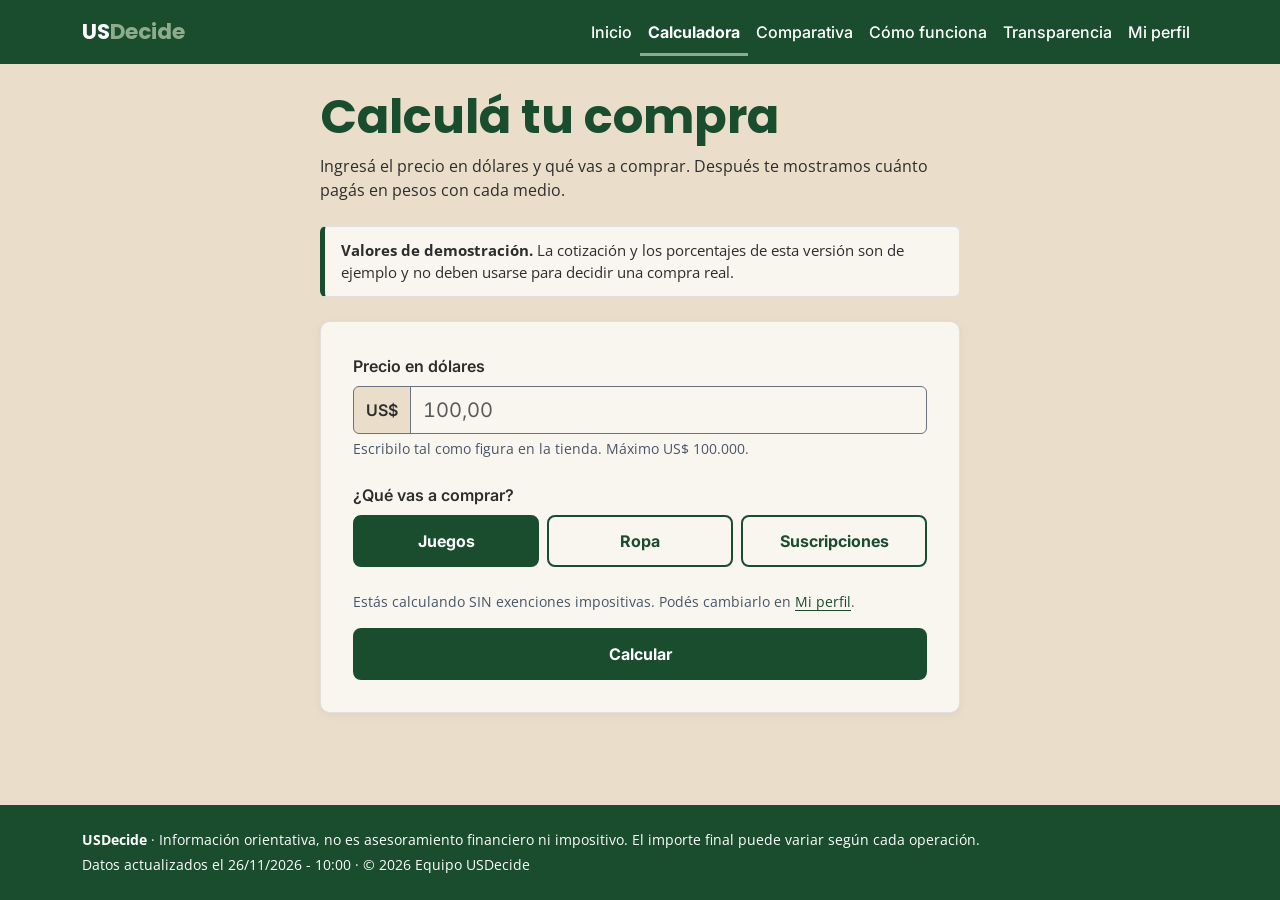
==== secciones/calculadora.html @ 059a5ea0 "Copiar proyecto USDecide desde repositorio original" ====
<!DOCTYPE html>
<html lang="es">
<head>
  <meta charset="utf-8">
  <meta name="viewport" content="width=device-width, initial-scale=1">
  <title>Calculadora | USDecide</title>
  <meta name="description" content="Ingresá el precio en dólares y el tipo de compra para estimar el costo final en pesos.">
  <meta name="theme-color" content="#1A4D2E">
  <link rel="icon" href="../assets/img/favicon.svg" type="image/svg+xml">
  <link rel="preconnect" href="https://fonts.googleapis.com">
  <link rel="preconnect" href="https://fonts.gstatic.com" crossorigin>
  <link href="https://fonts.googleapis.com/css2?family=Inter:wght@500;600;700&amp;family=Open+Sans:wght@400;600&amp;family=Poppins:wght@700&amp;display=swap" rel="stylesheet">
  <link href="https://cdn.jsdelivr.net/npm/bootstrap@5.3.8/dist/css/bootstrap.min.css" rel="stylesheet" integrity="sha384-sRIl4kxILFvY47J16cr9ZwB07vP4J8+LH7qKQnuqkuIAvNWLzeN8tE5YBujZqJLB" crossorigin="anonymous">
  <link href="../assets/css/styles.css" rel="stylesheet">
</head>
<body>
  <a class="skip-link visually-hidden-focusable" href="#contenido">Saltar al contenido</a>

  <header>
    <nav class="navbar navbar-expand-lg navbar-usd" data-bs-theme="dark" aria-label="Navegación principal">
      <div class="container">
        <a class="navbar-brand" href="../index.html">US<span>Decide</span></a>
        <button class="navbar-toggler" type="button" data-bs-toggle="collapse" data-bs-target="#menuPrincipal" aria-controls="menuPrincipal" aria-expanded="false" aria-label="Abrir o cerrar el menú">
          <span class="navbar-toggler-icon"></span>
        </button>
        <div class="collapse navbar-collapse" id="menuPrincipal">
          <ul class="navbar-nav ms-auto">
          <li class="nav-item"><a class="nav-link" href="../index.html">Inicio</a></li>
          <li class="nav-item"><a class="nav-link" href="calculadora.html" aria-current="page">Calculadora</a></li>
          <li class="nav-item"><a class="nav-link" href="comparativa.html">Comparativa</a></li>
          <li class="nav-item"><a class="nav-link" href="como-funciona.html">Cómo funciona</a></li>
          <li class="nav-item"><a class="nav-link" href="transparencia.html">Transparencia</a></li>
          <li class="nav-item"><a class="nav-link" href="perfil.html">Mi perfil</a></li>
          </ul>
        </div>
      </div>
    </nav>
  </header>

  <main id="contenido">
    <div class="container py-4">
      <div class="contenedor-angosto">
        <h1 class="mb-2">Calculá tu compra</h1>
        <p class="mb-4">Ingresá el precio en dólares y qué vas a comprar. Después te mostramos cuánto pagás en pesos con cada medio.</p>
        <div class="aviso mb-4" data-aviso-demo>
          <strong>Valores de demostración.</strong> La cotización y los porcentajes de esta versión son de ejemplo y no deben usarse para decidir una compra real.
        </div>

        <form id="formCalculo" class="usd-card" novalidate>
          <div class="mb-4">
            <label for="monto" class="form-label">Precio en dólares</label>
            <div class="input-group has-validation">
              <span class="input-group-text" id="prefijoUsd">US$</span>
              <input type="number" class="form-control input-monto" id="monto" name="monto" inputmode="decimal" min="0.01" max="100000" step="0.01" placeholder="100,00" required aria-describedby="ayudaMonto errorMonto">
              <div class="invalid-feedback" id="errorMonto"></div>
            </div>
            <div id="ayudaMonto" class="form-text">Escribilo tal como figura en la tienda. Máximo US$ 100.000.</div>
          </div>

          <fieldset class="mb-4">
            <legend class="form-label fs-6">¿Qué vas a comprar?</legend>
            <div class="categorias" id="categorias" role="group" aria-label="Tipo de compra"></div>
          </fieldset>

          <p class="small text-muted-usd mb-3"><span id="estadoExencion"></span> Podés cambiarlo en <a href="perfil.html">Mi perfil</a>.</p>

          <div id="mensajeForm" role="status" aria-live="polite" hidden></div>

          <button type="submit" id="botonCalcular" class="btn btn-usd w-100">Calcular</button>
        </form>
      </div>
    </div>
  </main>

  <footer class="pie-usd">
    <div class="container">
      <p class="mb-1"><strong>USDecide</strong> · Información orientativa, no es asesoramiento financiero ni impositivo. El importe final puede variar según cada operación.</p>
      <p class="mb-0">Datos actualizados el <span id="fechaPie"></span> · &copy; <span id="anioPie">2026</span> Equipo USDecide</p>
    </div>
  </footer>

  <script src="https://cdn.jsdelivr.net/npm/bootstrap@5.3.8/dist/js/bootstrap.bundle.min.js" integrity="sha384-FKyoEForCGlyvwx9Hj09JcYn3nv7wiPVlz7YYwJrWVcXK/BmnVDxM+D2scQbITxI" crossorigin="anonymous"></script>
  <script src="../assets/js/data.js"></script>
  <script src="../assets/js/calculo.js"></script>
  <script src="../assets/js/main.js"></script>
  <script src="../assets/js/calculadora.js"></script>
</body>
</html>
---- assets/css/styles.css ----
/* ==========================================================================
   USDecide - estilos propios (mobile first)
   Se carga DESPUÉS de Bootstrap 5.3.8 y sobrescribe sus variables.
   ========================================================================== */

/* --------------------------------------------------------------------------
   1. Tokens de diseño
   -------------------------------------------------------------------------- */
:root {
  /* Color */
  --usd-primary: #1a4d2e;        /* verde oscuro: header, CTAs, títulos */
  --usd-primary-hover: #133a22;
  --usd-secondary: #8eac8d;      /* verde suave: foco, badges, bordes activos */
  --usd-ink: #2d2d2d;            /* gris carbón: texto principal */
  --usd-muted: #475569;          /* gris slate (oscurecido para cumplir 4.5:1) */
  --usd-bg: #eaddca;             /* crema: fondo general */
  --usd-surface: #f9f6f0;        /* blanco roto: tarjetas e inputs */
  --usd-border: #e0e0e0;         /* borde tenue de tarjetas */
  --usd-input-border: #6b7280;   /* borde de inputs (contraste de componente) */
  --usd-danger: #9b1c1c;

  /* Tipografía */
  --usd-font-title: "Poppins", system-ui, -apple-system, "Segoe UI", sans-serif;
  --usd-font-head: "Inter", system-ui, -apple-system, "Segoe UI", sans-serif;
  --usd-font-body: "Open Sans", system-ui, -apple-system, "Segoe UI", sans-serif;

  /* Espaciado (escala de 4px) */
  --usd-space-1: 0.25rem;
  --usd-space-2: 0.5rem;
  --usd-space-3: 1rem;
  --usd-space-4: 1.5rem;
  --usd-space-5: 2rem;
  --usd-space-6: 3rem;

  /* Forma y elevación */
  --usd-radius-btn: 8px;
  --usd-radius-input: 6px;
  --usd-radius-card: 10px;
  --usd-shadow-card: 0 2px 10px rgba(0, 0, 0, 0.05);
  --usd-touch: 48px;             /* altura táctil mínima */

  /* Overrides de variables de Bootstrap */
  --bs-body-bg: var(--usd-bg);
  --bs-body-color: var(--usd-ink);
  --bs-body-font-family: var(--usd-font-body);
  --bs-body-line-height: 1.5;
  --bs-border-color: var(--usd-border);
  --bs-link-color-rgb: 26, 77, 46;
  --bs-link-hover-color-rgb: 19, 58, 34;
  --bs-form-invalid-color: var(--usd-danger);
  --bs-form-invalid-border-color: var(--usd-danger);
  --bs-form-valid-color: var(--usd-primary);
  --bs-form-valid-border-color: var(--usd-primary);
}

/* --------------------------------------------------------------------------
   2. Base
   -------------------------------------------------------------------------- */
body {
  min-height: 100vh;
  display: flex;
  flex-direction: column;
}

main {
  flex: 1 0 auto;
}

h1 {
  font-family: var(--usd-font-title);
  font-weight: 700;
  color: var(--usd-primary);
  font-size: calc(1.6rem + 1.2vw);
  line-height: 1.2;
}

h2,
h3,
h4,
h5 {
  font-family: var(--usd-font-head);
  font-weight: 600;
  color: var(--usd-ink);
}

h2 {
  font-size: 1.5rem;
}

a {
  text-underline-offset: 3px;
}

:focus-visible {
  outline: 3px solid var(--usd-primary);
  outline-offset: 2px;
}

.text-muted-usd {
  color: var(--usd-muted);
}

.eyebrow {
  font-family: var(--usd-font-head);
  font-weight: 600;
  font-size: 0.875rem;
  letter-spacing: 0.06em;
  text-transform: uppercase;
  color: var(--usd-muted);
  margin-bottom: var(--usd-space-2);
}

.contenedor-angosto {
  max-width: 640px;
  margin-inline: auto;
}

.skip-link {
  position: absolute;
  left: var(--usd-space-3);
  top: var(--usd-space-2);
  z-index: 2000;
  background: var(--usd-surface);
  color: var(--usd-primary);
  padding: var(--usd-space-2) var(--usd-space-3);
  border-radius: var(--usd-radius-btn);
  font-weight: 700;
}

/* --------------------------------------------------------------------------
   3. Navegación y pie
   -------------------------------------------------------------------------- */
.navbar-usd {
  background: var(--usd-primary);
}

.navbar-usd .navbar-brand {
  font-family: var(--usd-font-title);
  font-weight: 700;
  font-size: 1.35rem;
  color: #fff;
  min-height: var(--usd-touch);
  display: inline-flex;
  align-items: center;
}

.navbar-usd .navbar-brand span {
  color: var(--usd-secondary);
}

.navbar-usd .nav-link {
  color: #fff;
  min-height: var(--usd-touch);
  display: flex;
  align-items: center;
  font-family: var(--usd-font-head);
  font-weight: 500;
}

.navbar-usd .nav-link:hover {
  color: #fff;
  text-decoration: underline;
}

.navbar-usd .nav-link[aria-current="page"] {
  font-weight: 700;
  box-shadow: inset 0 -3px 0 var(--usd-secondary);
}

.navbar-usd .navbar-toggler {
  min-width: var(--usd-touch);
  min-height: var(--usd-touch);
  border-color: rgba(255, 255, 255, 0.6);
}

.navbar-usd :focus-visible,
.pie-usd :focus-visible {
  outline-color: #fff;
}

.pie-usd {
  background: var(--usd-primary);
  color: #fff;
  margin-top: var(--usd-space-6);
  padding-block: var(--usd-space-4);
  font-size: 0.9rem;
}

.pie-usd a {
  color: #fff;
}

/* --------------------------------------------------------------------------
   4. Botones (componente CTA)
   -------------------------------------------------------------------------- */
.btn-usd,
.btn-usd-outline,
.btn-usd-claro {
  --bs-btn-border-radius: var(--usd-radius-btn);
  --bs-btn-padding-y: 0.75rem;
  --bs-btn-padding-x: 1.5rem;
  --bs-btn-border-width: 2px;
  --bs-btn-focus-shadow-rgb: 142, 172, 141;
  min-height: var(--usd-touch);
  font-family: var(--usd-font-head);
  font-weight: 700;
  display: inline-flex;
  align-items: center;
  justify-content: center;
  text-align: center;
}

.btn-usd {
  --bs-btn-color: #fff;
  --bs-btn-bg: var(--usd-primary);
  --bs-btn-border-color: var(--usd-primary);
  --bs-btn-hover-color: #fff;
  --bs-btn-hover-bg: var(--usd-primary-hover);
  --bs-btn-hover-border-color: var(--usd-primary-hover);
  --bs-btn-active-color: #fff;
  --bs-btn-active-bg: #0f2f1b;
  --bs-btn-active-border-color: #0f2f1b;
  --bs-btn-disabled-color: #fff;
  --bs-btn-disabled-bg: var(--usd-primary);
  --bs-btn-disabled-border-color: var(--usd-primary);
}

.btn-usd-outline {
  --bs-btn-color: var(--usd-primary);
  --bs-btn-bg: transparent;
  --bs-btn-border-color: var(--usd-primary);
  --bs-btn-hover-color: #fff;
  --bs-btn-hover-bg: var(--usd-primary);
  --bs-btn-hover-border-color: var(--usd-primary);
  --bs-btn-active-color: #fff;
  --bs-btn-active-bg: var(--usd-primary);
  --bs-btn-active-border-color: var(--usd-primary);
}

/* Botón para fondos verdes oscuros */
.btn-usd-claro {
  --bs-btn-color: var(--usd-primary);
  --bs-btn-bg: var(--usd-surface);
  --bs-btn-border-color: var(--usd-surface);
  --bs-btn-hover-color: var(--usd-primary);
  --bs-btn-hover-bg: #fff;
  --bs-btn-hover-border-color: #fff;
  --bs-btn-active-color: var(--usd-primary);
  --bs-btn-active-bg: #fff;
  --bs-btn-active-border-color: #fff;
}

.btn-usd-claro:focus-visible {
  outline-color: #fff;
}

.btn-sm.btn-usd-outline {
  min-height: 40px;
  --bs-btn-padding-x: 1rem;
  --bs-btn-padding-y: 0.4rem;
}

/* --------------------------------------------------------------------------
   5. Formularios
   -------------------------------------------------------------------------- */
.form-control,
.form-select,
.input-group-text {
  min-height: var(--usd-touch);
  border-radius: var(--usd-radius-input);
  border: 1px solid var(--usd-input-border);
  background-color: var(--usd-surface);
  color: var(--usd-ink);
}

.input-group > .form-control {
  border-radius: 0 var(--usd-radius-input) var(--usd-radius-input) 0;
}

.input-group-text {
  font-family: var(--usd-font-head);
  font-weight: 600;
  border-radius: var(--usd-radius-input) 0 0 var(--usd-radius-input);
  background-color: var(--usd-bg);
}

.form-control:focus,
.form-select:focus {
  border-color: var(--usd-primary);
  box-shadow: 0 0 0 0.25rem rgba(142, 172, 141, 0.7);
  background-color: var(--usd-surface);
}

.input-monto {
  font-family: var(--usd-font-head);
  font-size: 1.25rem;
  font-variant-numeric: tabular-nums;
}

.form-label,
legend.form-label {
  font-family: var(--usd-font-head);
  font-weight: 600;
}

.form-text {
  color: var(--usd-muted);
}

/* Selector de categorías (pestañas) */
.categorias {
  display: grid;
  grid-template-columns: 1fr;
  gap: var(--usd-space-2);
}

/* Interruptor (switch) */
.form-switch-grande .form-check-input {
  width: 3.25rem;
  height: 1.75rem;
  margin-top: 0.1rem;
  border: 2px solid var(--usd-input-border);
  background-color: #d9d9d9;
  cursor: pointer;
}

.form-switch-grande .form-check-input:checked {
  background-color: var(--usd-primary);
  border-color: var(--usd-primary);
}

.form-switch-grande .form-check-input:focus {
  box-shadow: 0 0 0 0.25rem rgba(142, 172, 141, 0.7);
}

.form-switch-grande .form-check-label {
  font-weight: 600;
  cursor: pointer;
}

/* --------------------------------------------------------------------------
   6. Tarjetas, badges y avisos
   -------------------------------------------------------------------------- */
.usd-card {
  background: var(--usd-surface);
  border: 1px solid var(--usd-border);
  border-radius: var(--usd-radius-card);
  box-shadow: var(--usd-shadow-card);
  padding: var(--usd-space-4);
}

.medio-card + .medio-card {
  margin-top: var(--usd-space-3);
}

.medio-card-top {
  background: var(--usd-primary);
  border-color: var(--usd-primary);
  color: #fff;
}

.medio-card-top h3 {
  color: #fff;
}

.medio-desc {
  color: var(--usd-muted);
  font-size: 0.95rem;
}

.medio-card-top .medio-desc {
  color: #e8efe9;
}

.total-ars {
  font-family: var(--usd-font-head);
  font-weight: 700;
  font-size: 2rem;
  line-height: 1.2;
  font-variant-numeric: tabular-nums;
}

.badge-usd {
  display: inline-block;
  background: var(--usd-secondary);
  color: var(--usd-ink);
  border-radius: 999px;
  padding: 0.25rem 0.85rem;
  font-family: var(--usd-font-head);
  font-weight: 700;
  font-size: 0.75rem;
  letter-spacing: 0.04em;
}

.aviso {
  background: var(--usd-surface);
  border: 1px solid var(--usd-border);
  border-left: 5px solid var(--usd-primary);
  border-radius: var(--usd-radius-input);
  padding: 0.75rem 1rem;
  font-size: 0.95rem;
}

.aviso-ok {
  border-left-color: var(--usd-primary);
}

.aviso-error {
  border-left-color: var(--usd-danger);
  color: var(--usd-danger);
  font-weight: 600;
}

.bloque-ahorro {
  background: var(--usd-surface);
  border: 2px solid var(--usd-primary);
  border-radius: var(--usd-radius-card);
  padding: var(--usd-space-4);
  margin-top: var(--usd-space-4);
}

.bloque-ahorro .monto {
  font-family: var(--usd-font-head);
  font-weight: 700;
  font-size: 1.75rem;
  color: var(--usd-primary);
}

/* --------------------------------------------------------------------------
   7. Inicio
   -------------------------------------------------------------------------- */
.hero {
  padding-block: var(--usd-space-5) var(--usd-space-4);
}

.hero .lead {
  font-size: 1.1rem;
  max-width: 36rem;
}

.hero-panel {
  background: var(--usd-primary);
  border-radius: 16px;
  padding: var(--usd-space-4);
}

.hero-panel svg {
  display: block;
  width: 100%;
  height: auto;
}

.seccion {
  padding-block: var(--usd-space-5);
}

.icono-feature {
  width: 48px;
  height: 48px;
  color: var(--usd-primary);
  margin-bottom: var(--usd-space-2);
}

.icono-feature * {
  stroke-width: 1.5;
}

.ejemplo-numero {
  font-family: var(--usd-font-head);
  font-weight: 700;
  font-size: 1.75rem;
  font-variant-numeric: tabular-nums;
}

/* --------------------------------------------------------------------------
   8. Desglose, fuentes y perfil
   -------------------------------------------------------------------------- */
.tabla-desglose {
  --bs-table-bg: transparent;
  margin-bottom: 0;
}

.tabla-desglose th {
  font-weight: 600;
  font-family: var(--usd-font-body);
  padding-block: 0.85rem;
}

.tabla-desglose .detalle-fila {
  display: block;
  font-weight: 400;
  font-size: 0.875rem;
  color: var(--usd-muted);
}

.tabla-desglose .importe {
  text-align: right;
  white-space: nowrap;
  font-family: var(--usd-font-head);
  font-weight: 600;
  font-variant-numeric: tabular-nums;
  vertical-align: middle;
}

.tabla-desglose .fila-total th,
.tabla-desglose .fila-total td {
  border-top: 2px solid var(--usd-primary);
  font-size: 1.15rem;
  font-weight: 700;
  color: var(--usd-primary);
}

.otro-medio {
  min-height: var(--usd-touch);
  display: flex;
  align-items: center;
  background: var(--usd-surface);
  color: var(--usd-ink);
}

.otro-medio.active {
  background: var(--usd-primary);
  border-color: var(--usd-primary);
  color: #fff;
}

.fuente-item {
  padding-block: var(--usd-space-3);
  border-bottom: 1px solid var(--usd-border);
}

.fuente-item:last-child {
  border-bottom: 0;
}

.lista-limpia {
  list-style: none;
  padding-left: 0;
  margin-bottom: 0;
}

.tarjeta-guardada {
  display: flex;
  justify-content: space-between;
  align-items: center;
  gap: var(--usd-space-3);
  padding-block: var(--usd-space-3);
  border-bottom: 1px solid var(--usd-border);
}

.tarjeta-guardada:last-child {
  border-bottom: 0;
}

/* --------------------------------------------------------------------------
   9. Acordeón (Cómo funciona)
   -------------------------------------------------------------------------- */
.accordion {
  --bs-accordion-bg: var(--usd-surface);
  --bs-accordion-border-color: var(--usd-border);
  --bs-accordion-border-radius: var(--usd-radius-card);
  --bs-accordion-btn-bg: var(--usd-surface);
  --bs-accordion-active-bg: var(--usd-surface);
  --bs-accordion-active-color: var(--usd-primary);
  --bs-accordion-btn-focus-box-shadow: 0 0 0 0.25rem rgba(142, 172, 141, 0.7);
}

.accordion-button {
  min-height: var(--usd-touch);
  font-family: var(--usd-font-head);
  font-weight: 600;
}

/* --------------------------------------------------------------------------
   10. Tablet (≥768px)
   -------------------------------------------------------------------------- */
@media (min-width: 768px) {
  h1 {
    font-size: 2.5rem;
  }

  .categorias {
    grid-template-columns: repeat(3, 1fr);
  }

  .hero {
    padding-block: var(--usd-space-6) var(--usd-space-5);
  }

  .usd-card {
    padding: var(--usd-space-5);
  }
}

/* --------------------------------------------------------------------------
   11. Desktop (≥1024px)
   -------------------------------------------------------------------------- */
@media (min-width: 1024px) {
  h1 {
    font-size: 3rem;
  }

  .navbar-usd .nav-link {
    padding-inline: var(--usd-space-3);
  }
}

/* --------------------------------------------------------------------------
   12. Movimiento reducido
   -------------------------------------------------------------------------- */
@media (prefers-reduced-motion: reduce) {
  * {
    transition: none !important;
    scroll-behavior: auto !important;
  }
}
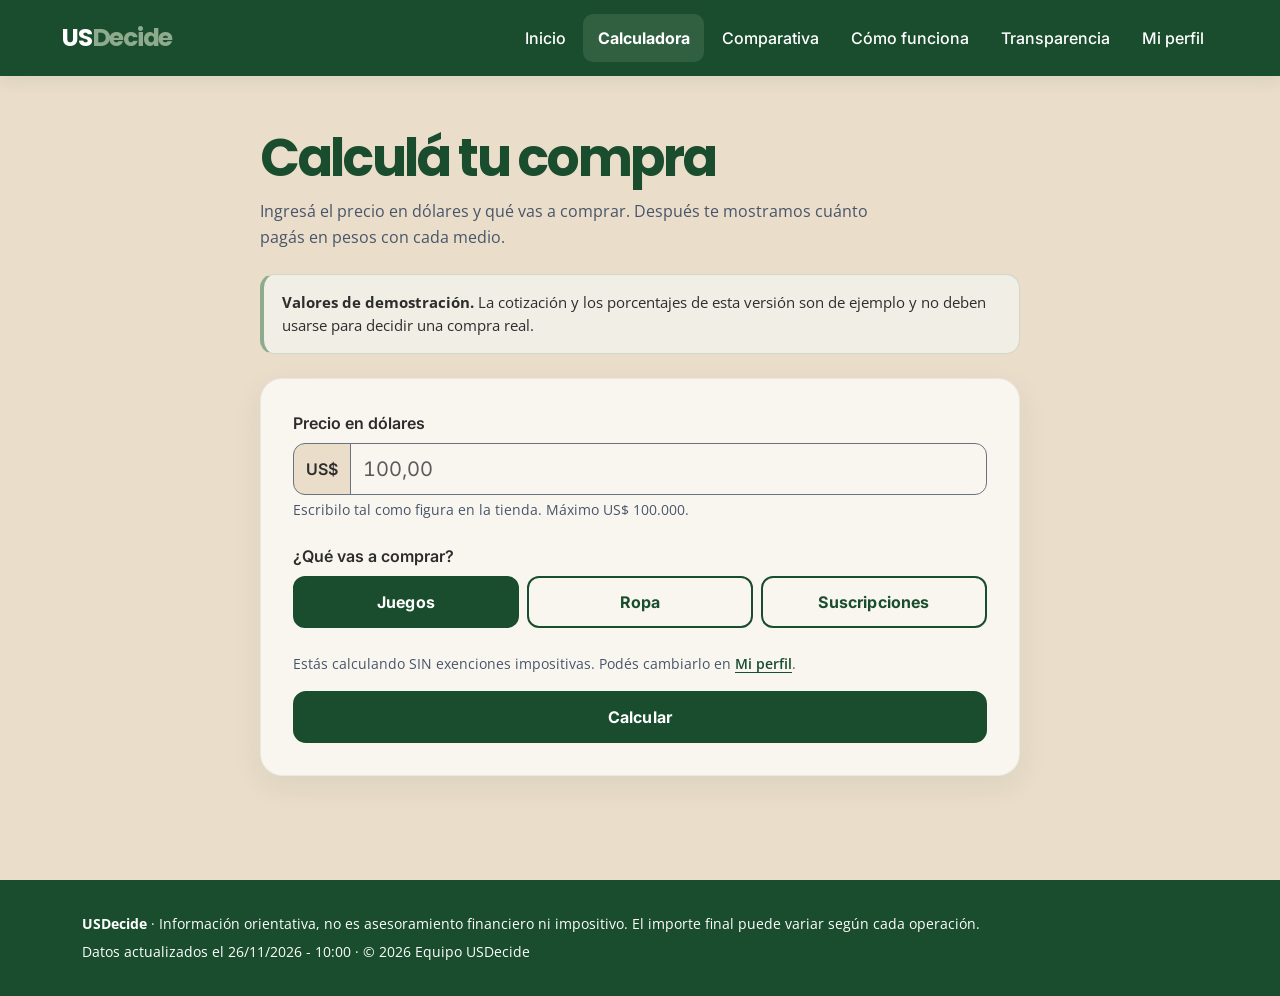
==== commit 408cc2a4: "Actualizar navegación responsive de USDecide" ====
--- a/secciones/calculadora.html
+++ b/secciones/calculadora.html
@@ -20,17 +20,15 @@
     <nav class="navbar navbar-expand-lg navbar-usd" data-bs-theme="dark" aria-label="Navegación principal">
       <div class="container">
         <a class="navbar-brand" href="../index.html">US<span>Decide</span></a>
-        <button class="navbar-toggler" type="button" data-bs-toggle="collapse" data-bs-target="#menuPrincipal" aria-controls="menuPrincipal" aria-expanded="false" aria-label="Abrir o cerrar el menú">
-          <span class="navbar-toggler-icon"></span>
-        </button>
+        <button class="navbar-toggler" type="button" data-bs-toggle="collapse" data-bs-target="#menuPrincipal" aria-controls="menuPrincipal" aria-expanded="false" aria-label="Abrir o cerrar el menú"><span class="navbar-toggler-icon"></span></button>
         <div class="collapse navbar-collapse" id="menuPrincipal">
           <ul class="navbar-nav ms-auto">
-          <li class="nav-item"><a class="nav-link" href="../index.html">Inicio</a></li>
-          <li class="nav-item"><a class="nav-link" href="calculadora.html" aria-current="page">Calculadora</a></li>
-          <li class="nav-item"><a class="nav-link" href="comparativa.html">Comparativa</a></li>
-          <li class="nav-item"><a class="nav-link" href="como-funciona.html">Cómo funciona</a></li>
-          <li class="nav-item"><a class="nav-link" href="transparencia.html">Transparencia</a></li>
-          <li class="nav-item"><a class="nav-link" href="perfil.html">Mi perfil</a></li>
+            <li class="nav-item"><a class="nav-link" href="../index.html" >Inicio</a></li>
+            <li class="nav-item"><a class="nav-link" href="calculadora.html" aria-current="page">Calculadora</a></li>
+            <li class="nav-item"><a class="nav-link" href="comparativa.html" >Comparativa</a></li>
+            <li class="nav-item"><a class="nav-link" href="como-funciona.html">Cómo funciona</a></li>
+            <li class="nav-item"><a class="nav-link" href="transparencia.html" >Transparencia</a></li>
+            <li class="nav-item"><a class="nav-link" href="perfil.html" >Mi perfil</a></li>
           </ul>
         </div>
       </div>
@@ -72,6 +70,21 @@
     </div>
   </main>
 
+  <nav class="bottom-app-nav" aria-label="Navegación de la aplicación">
+    <a href="../index.html" >
+      <svg viewBox="0 0 24 24" fill="none" stroke-width="1.8" stroke-linecap="round" stroke-linejoin="round" aria-hidden="true"><path d="m3 10 9-7 9 7v10a1 1 0 0 1-1 1h-6v-7h-4v7H4a1 1 0 0 1-1-1z"/></svg><span>Inicio</span>
+    </a>
+    <a href="comparativa.html" >
+      <svg viewBox="0 0 24 24" fill="none" stroke-width="1.8" stroke-linecap="round" stroke-linejoin="round" aria-hidden="true"><path d="M4 19V5m0 14h16M8 15l3-4 3 2 5-7"/></svg><span>Comparar</span>
+    </a>
+    <a href="transparencia.html" >
+      <svg viewBox="0 0 24 24" fill="none" stroke-width="1.8" stroke-linecap="round" stroke-linejoin="round" aria-hidden="true"><path d="M4 5h16v14H4zM8 9h8M8 13h8M8 16h5"/></svg><span>Fuentes</span>
+    </a>
+    <a href="perfil.html" >
+      <svg viewBox="0 0 24 24" fill="none" stroke-width="1.8" stroke-linecap="round" stroke-linejoin="round" aria-hidden="true"><circle cx="12" cy="8" r="4"/><path d="M4 21a8 8 0 0 1 16 0"/></svg><span>Perfil</span>
+    </a>
+  </nav>
+
   <footer class="pie-usd">
     <div class="container">
       <p class="mb-1"><strong>USDecide</strong> · Información orientativa, no es asesoramiento financiero ni impositivo. El importe final puede variar según cada operación.</p>
--- a/assets/css/styles.css
+++ b/assets/css/styles.css
@@ -614,3 +614,112 @@
     scroll-behavior: auto !important;
   }
 }
+
+
+/* ==========================================================================
+   USDecide · App experience / responsive refresh
+   Mantiene los tokens originales y adapta la interfaz al prototipo móvil.
+   ========================================================================== */
+:root {
+  --usd-radius-card: 22px;
+  --usd-shadow-card: 0 10px 30px rgba(26, 77, 46, .07);
+}
+html { scroll-behavior: smooth; }
+body { background: var(--usd-bg); padding-bottom: 88px; }
+h1 { font-size: clamp(2rem, 5vw, 3.25rem); letter-spacing: -.045em; }
+h2 { letter-spacing: -.025em; }
+p { line-height: 1.65; }
+a { color: var(--usd-primary); font-weight: 600; }
+a:hover { color: var(--usd-primary-hover); }
+.navbar-usd { min-height: 76px; box-shadow: 0 3px 18px rgba(26,77,46,.09); }
+.navbar-usd .container { max-width: 1180px; }
+.navbar-usd .navbar-brand { font-size: 1.55rem; letter-spacing: -.05em; }
+.navbar-usd .navbar-brand span { color: var(--usd-secondary); }
+.navbar-usd .nav-link { padding-inline: .9rem !important; border-radius: 10px; }
+.navbar-usd .nav-link:hover { background: rgba(255,255,255,.09); text-decoration: none; }
+.navbar-usd .nav-link[aria-current="page"] { box-shadow: none; background: rgba(142,172,141,.2); }
+.usd-card { border: 1px solid rgba(26,77,46,.08); border-radius: var(--usd-radius-card); box-shadow: var(--usd-shadow-card); padding: clamp(1.15rem, 3vw, 2rem); }
+.btn-usd, .btn-usd-outline, .btn-usd-claro { border-radius: 13px; min-height: 52px; letter-spacing: .01em; transition: transform .2s ease, box-shadow .2s ease, background-color .2s ease; }
+.btn-usd:hover, .btn-usd-outline:hover, .btn-usd-claro:hover { transform: translateY(-1px); box-shadow: 0 8px 18px rgba(26,77,46,.14); }
+.form-control, .form-select, .input-group-text { border-radius: 12px; min-height: 52px; }
+.input-group > .form-control { border-radius: 0 12px 12px 0; }
+.input-group-text { border-radius: 12px 0 0 12px; }
+.pie-usd { margin-top: 4rem; padding-block: 2rem; }
+.hero { position: relative; overflow: hidden; padding: clamp(2.8rem, 7vw, 5.5rem) 0; background: var(--usd-bg); }
+.hero .container { max-width: 1180px; }
+.hero h1 { max-width: 680px; font-size: clamp(2.5rem, 6vw, 4.5rem); }
+.hero .lead { max-width: 610px; font-size: clamp(1rem, 2vw, 1.15rem); color: var(--usd-muted); }
+.hero-panel { border-radius: 28px; background: var(--usd-primary); padding: 2rem; box-shadow: 0 20px 45px rgba(26,77,46,.16); }
+.hero-panel svg { width: 100%; height: auto; }
+.seccion { padding-block: clamp(2.5rem, 6vw, 4.5rem); }
+.seccion .container { max-width: 1180px; }
+.icono-feature { width: 42px; height: 42px; padding: 9px; border-radius: 13px; color: var(--usd-primary); background: #d7dfcb; margin-bottom: 1.1rem; }
+.eyebrow { color: var(--usd-primary); }
+.ejemplo-numero { color: var(--usd-primary); font-family: var(--usd-font-head); font-weight: 700; font-size: clamp(1.55rem, 3vw, 2rem); letter-spacing: -.04em; font-variant-numeric: tabular-nums; }
+.aviso { border: 1px solid rgba(26,77,46,.14); border-left: 4px solid var(--usd-secondary); background: #f1eee5; border-radius: 14px; padding: 1rem 1.15rem; }
+.categorias { grid-template-columns: repeat(3, minmax(0,1fr)); }
+.categorias .btn { min-height: 48px; border-radius: 12px; }
+.medio-card { border-radius: 20px; padding: 1.4rem; background: var(--usd-surface); border: 1px solid rgba(26,77,46,.1); box-shadow: var(--usd-shadow-card); }
+.medio-card-top { background: var(--usd-primary); }
+.total-ars { font-size: clamp(1.6rem, 5vw, 2.2rem); }
+.bloque-ahorro { margin-top: 1.5rem; padding: 1.25rem 1.4rem; border-radius: 18px; background: #d7dfcb; color: var(--usd-primary); }
+.bloque-ahorro .monto { font-size: 1.65rem; font-weight: 700; }
+.lista-limpia { padding-left: 0; list-style: none; }
+.lista-limpia > li { padding: 1rem 0; border-bottom: 1px solid rgba(26,77,46,.1); }
+.lista-limpia > li:last-child { border-bottom: 0; }
+.tabla-desglose { --bs-table-bg: transparent; }
+.contenedor-angosto { max-width: 760px; }
+main > .container, main .container.py-4 { padding-top: clamp(1.5rem, 4vw, 3.5rem) !important; padding-bottom: 2.5rem !important; }
+main .container > .contenedor-angosto > h1 { margin-bottom: .65rem; }
+main .container > .contenedor-angosto > p { color: var(--usd-muted); max-width: 650px; }
+.bottom-app-nav { display: none; }
+@media (max-width: 767.98px) {
+  body { padding-bottom: calc(82px + env(safe-area-inset-bottom)); }
+  .navbar-usd { min-height: 66px; padding-block: .35rem; }
+  .navbar-usd .container { padding-inline: 1.2rem; }
+  .navbar-usd .navbar-brand { font-size: 1.45rem; }
+  .navbar-usd .navbar-toggler, .navbar-usd .navbar-collapse { display: none !important; }
+  .hero { padding: 2.25rem 0 2.75rem; }
+  .hero h1 { font-size: clamp(2.35rem, 11vw, 3.2rem); line-height: 1.06; }
+  .hero .lead { font-size: 1rem; margin-top: 1rem; }
+  .hero-panel { padding: 1.2rem; border-radius: 22px; }
+  .hero .btn { width: 100%; }
+  .seccion { padding-block: 2rem; }
+  .seccion h2 { font-size: 1.35rem; }
+  .usd-card { padding: 1.2rem; }
+  .categorias { grid-template-columns: repeat(2, minmax(0,1fr)); }
+  .contenedor-angosto { max-width: 100%; }
+  main .container.py-4 { padding-inline: 1rem; padding-top: 1.5rem !important; }
+  main .container > .contenedor-angosto > h1 { font-size: 2rem; }
+  .pie-usd { margin-top: 2rem; padding: 1.5rem 1rem; font-size: .78rem; }
+  .bottom-app-nav {
+    position: fixed; z-index: 1030; inset: auto 0 0; display: grid;
+    grid-template-columns: repeat(4,1fr); gap: .25rem;
+    padding: .55rem .5rem calc(.55rem + env(safe-area-inset-bottom));
+    background: var(--usd-primary); border-top: 1px solid rgba(255,255,255,.14);
+    box-shadow: 0 -8px 25px rgba(26,77,46,.16);
+  }
+  .bottom-app-nav a {
+    min-height: 54px; display: flex; flex-direction: column; align-items: center;
+    justify-content: center; gap: .2rem; color: #d7dfcb; text-decoration: none;
+    border-radius: 13px; font-family: var(--usd-font-head); font-size: .68rem;
+    font-weight: 600; line-height: 1.1;
+  }
+  .bottom-app-nav a svg { width: 21px; height: 21px; stroke: currentColor; }
+  .bottom-app-nav a[aria-current="page"] { background: #326042; color: #fff; }
+  .bottom-app-nav a:focus-visible { outline-color: #fff; }
+  .total-ars { font-size: 1.7rem; }
+  .medio-card { padding: 1.15rem; }
+  .btn-usd, .btn-usd-outline { width: 100%; }
+}
+@media (min-width: 768px) {
+  body { padding-bottom: 0; }
+  .navbar-usd .navbar-nav { gap: .2rem; }
+}
+@media (min-width: 1200px) {
+  .hero .row { min-height: 440px; }
+}
+@media (prefers-reduced-motion: reduce) {
+  html { scroll-behavior: auto; }
+  *, *::before, *::after { transition-duration: .01ms !important; animation-duration: .01ms !important; }
+}
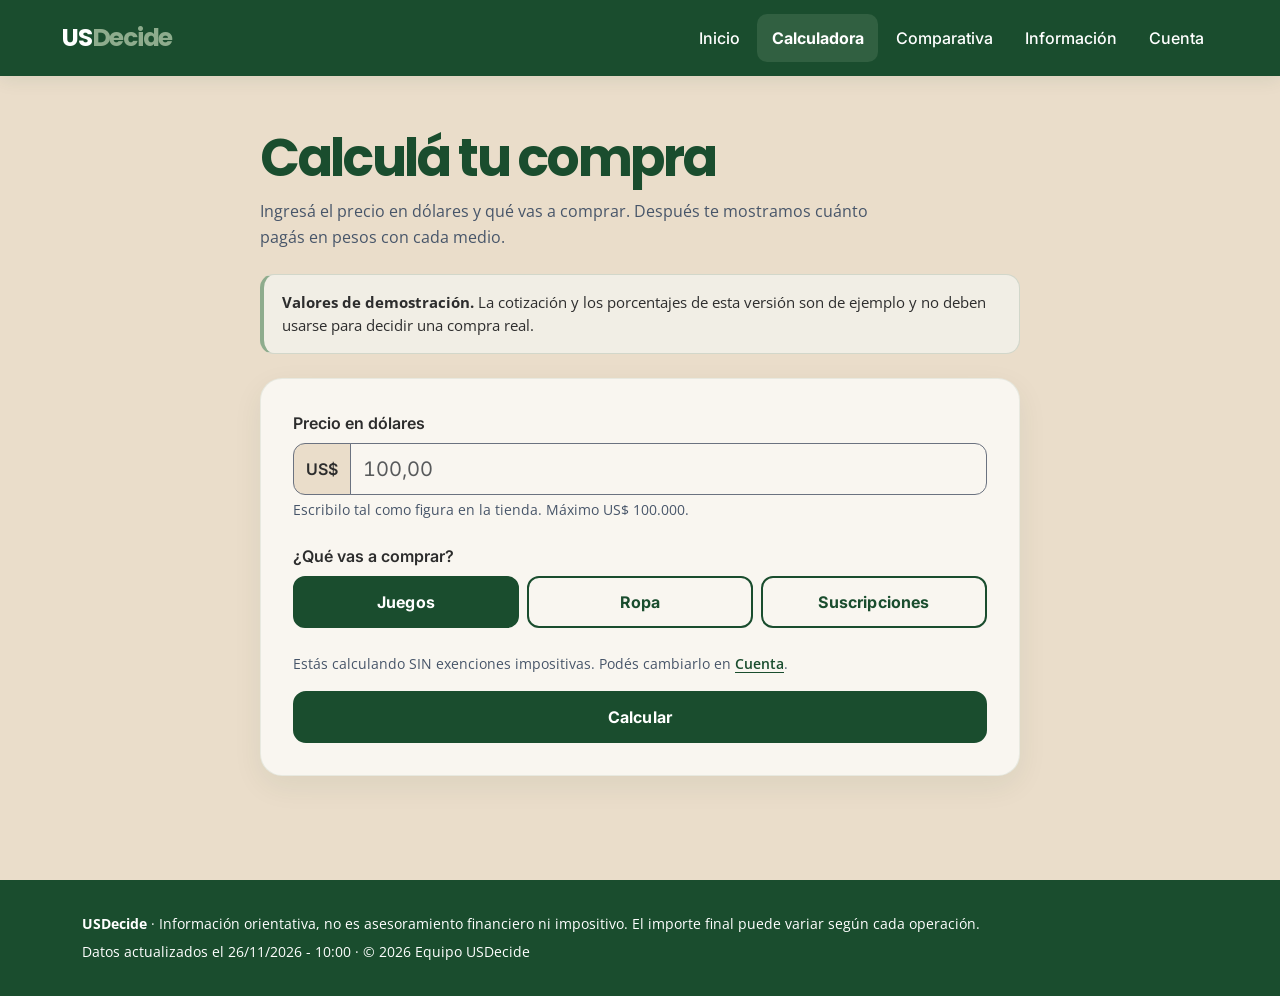
==== commit ef72d7dd: "Simplificar navegación para experiencia mobile" ====
--- a/secciones/calculadora.html
+++ b/secciones/calculadora.html
@@ -26,9 +26,8 @@
             <li class="nav-item"><a class="nav-link" href="../index.html" >Inicio</a></li>
             <li class="nav-item"><a class="nav-link" href="calculadora.html" aria-current="page">Calculadora</a></li>
             <li class="nav-item"><a class="nav-link" href="comparativa.html" >Comparativa</a></li>
-            <li class="nav-item"><a class="nav-link" href="como-funciona.html">Cómo funciona</a></li>
-            <li class="nav-item"><a class="nav-link" href="transparencia.html" >Transparencia</a></li>
-            <li class="nav-item"><a class="nav-link" href="perfil.html" >Mi perfil</a></li>
+            <li class="nav-item"><a class="nav-link" href="transparencia.html" >Información</a></li>
+            <li class="nav-item"><a class="nav-link" href="perfil.html" >Cuenta</a></li>
           </ul>
         </div>
       </div>
@@ -60,7 +59,7 @@
             <div class="categorias" id="categorias" role="group" aria-label="Tipo de compra"></div>
           </fieldset>
 
-          <p class="small text-muted-usd mb-3"><span id="estadoExencion"></span> Podés cambiarlo en <a href="perfil.html">Mi perfil</a>.</p>
+          <p class="small text-muted-usd mb-3"><span id="estadoExencion"></span> Podés cambiarlo en <a href="perfil.html">Cuenta</a>.</p>
 
           <div id="mensajeForm" role="status" aria-live="polite" hidden></div>
 
@@ -71,17 +70,17 @@
   </main>
 
   <nav class="bottom-app-nav" aria-label="Navegación de la aplicación">
-    <a href="../index.html" >
-      <svg viewBox="0 0 24 24" fill="none" stroke-width="1.8" stroke-linecap="round" stroke-linejoin="round" aria-hidden="true"><path d="m3 10 9-7 9 7v10a1 1 0 0 1-1 1h-6v-7h-4v7H4a1 1 0 0 1-1-1z"/></svg><span>Inicio</span>
+    <a href="../index.html" aria-current="page">
+      <svg viewBox="0 0 24 24" fill="none" stroke-width="1.8" stroke-linecap="round" stroke-linejoin="round" aria-hidden="true"><path d="m3 10 9-7 9 7v10a1 1 0 0 1-1 1h-6v-7h-4v7H4a1 1 0 0 1-1-1z"/></svg><span>Calcular</span>
     </a>
     <a href="comparativa.html" >
       <svg viewBox="0 0 24 24" fill="none" stroke-width="1.8" stroke-linecap="round" stroke-linejoin="round" aria-hidden="true"><path d="M4 19V5m0 14h16M8 15l3-4 3 2 5-7"/></svg><span>Comparar</span>
     </a>
     <a href="transparencia.html" >
-      <svg viewBox="0 0 24 24" fill="none" stroke-width="1.8" stroke-linecap="round" stroke-linejoin="round" aria-hidden="true"><path d="M4 5h16v14H4zM8 9h8M8 13h8M8 16h5"/></svg><span>Fuentes</span>
+      <svg viewBox="0 0 24 24" fill="none" stroke-width="1.8" stroke-linecap="round" stroke-linejoin="round" aria-hidden="true"><path d="M4 5h16v14H4zM8 9h8M8 13h8M8 16h5"/></svg><span>Info</span>
     </a>
     <a href="perfil.html" >
-      <svg viewBox="0 0 24 24" fill="none" stroke-width="1.8" stroke-linecap="round" stroke-linejoin="round" aria-hidden="true"><circle cx="12" cy="8" r="4"/><path d="M4 21a8 8 0 0 1 16 0"/></svg><span>Perfil</span>
+      <svg viewBox="0 0 24 24" fill="none" stroke-width="1.8" stroke-linecap="round" stroke-linejoin="round" aria-hidden="true"><circle cx="12" cy="8" r="4"/><path d="M4 21a8 8 0 0 1 16 0"/></svg><span>Cuenta</span>
     </a>
   </nav>
 
--- a/assets/css/styles.css
+++ b/assets/css/styles.css
@@ -723,3 +723,21 @@
   html { scroll-behavior: auto; }
   *, *::before, *::after { transition-duration: .01ms !important; animation-duration: .01ms !important; }
 }
+
+@media (max-width: 767.98px) {
+  .categorias { grid-template-columns: repeat(3, minmax(0, 1fr)); }
+  .categorias .btn { padding-inline: .35rem; font-size: .82rem; }
+}
+.calculadora-inicio { border-radius: 24px; }
+.calculadora-inicio .input-monto { font-size: 1.45rem; font-weight: 700; color: var(--usd-primary); }
+.calculadora-inicio .form-text { font-size: .8rem; }
+.accordion { --bs-accordion-bg: var(--usd-surface); --bs-accordion-color: var(--usd-ink); --bs-accordion-border-color: rgba(26,77,46,.12); --bs-accordion-btn-focus-box-shadow: 0 0 0 .2rem rgba(142,172,141,.35); --bs-accordion-active-bg: #d7dfcb; --bs-accordion-active-color: var(--usd-primary); border-radius: 16px; overflow: hidden; }
+.accordion-button { min-height: 58px; font-family: var(--usd-font-head); font-weight: 600; }
+.accordion-body { line-height: 1.65; }
+.tarjeta-guardada { display:flex; justify-content:space-between; align-items:center; gap:1rem; }
+.fuente-item a { display:inline-flex; margin-bottom:.35rem; }
+.detalle-fila { display:block; margin-top:.2rem; color:var(--usd-muted); font-size:.82rem; font-weight:400; }
+.fila-total th, .fila-total td { border-top:2px solid var(--usd-primary); font-weight:700; color:var(--usd-primary); }
+
+.navbar-usd { position: sticky; top: 0; z-index: 1020; }
+#mensajeInicio { color: var(--usd-danger); border-left-color: var(--usd-danger); }
